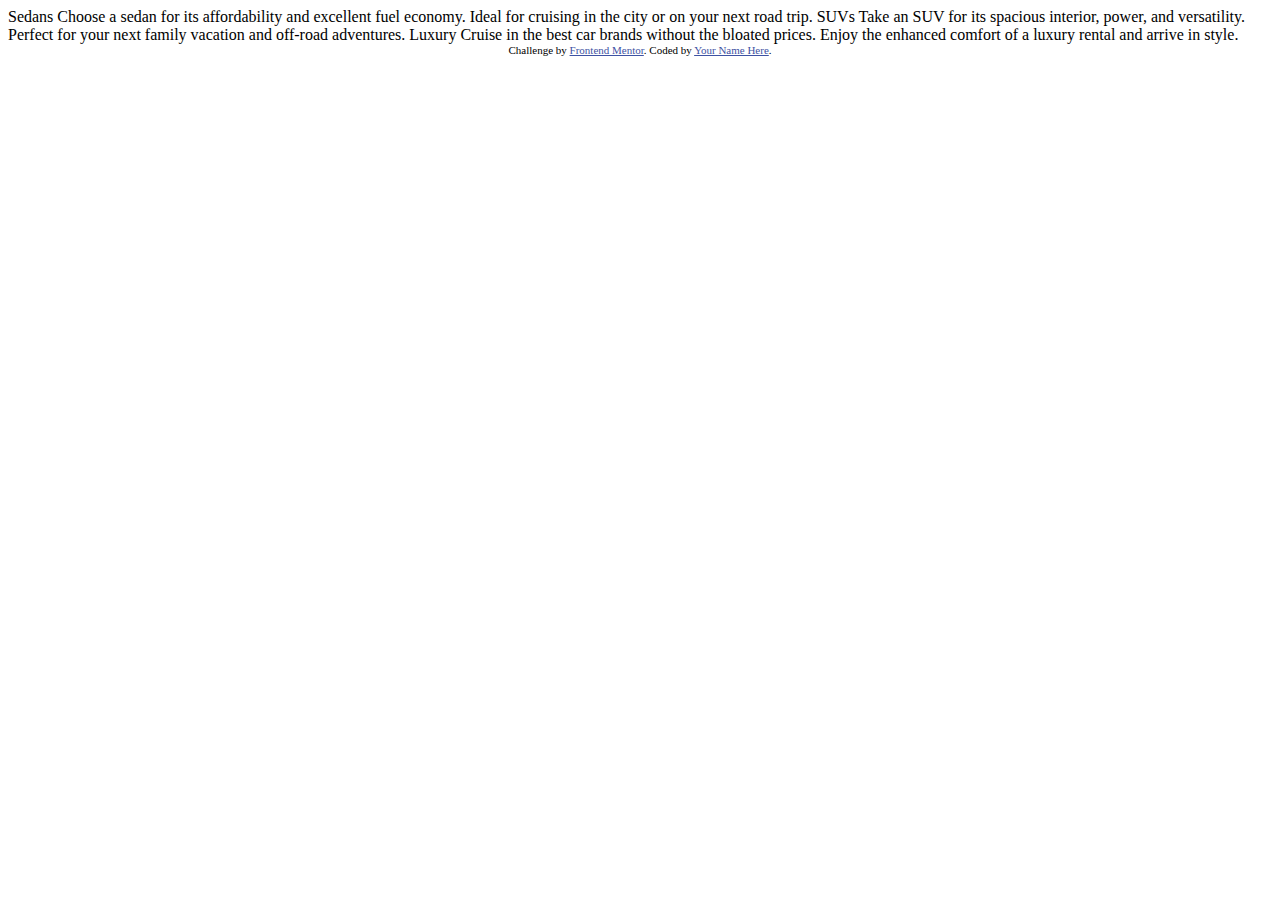
==== 3-column-preview-card-component-main/index.html @ 2b3f951d "3 Column Page" ====
<!DOCTYPE html>
<html lang="en">
<head>
  <meta charset="UTF-8">
  <meta name="viewport" content="width=device-width, initial-scale=1.0"> <!-- displays site properly based on user's device -->

  <link rel="icon" type="image/png" sizes="32x32" href="./images/favicon-32x32.png">
  
  <title>Frontend Mentor | 3-column preview card component</title>

  <!-- Feel free to remove these styles or customise in your own stylesheet 👍 -->
  <style>
    .attribution { font-size: 11px; text-align: center; }
    .attribution a { color: hsl(228, 45%, 44%); }
  </style>
</head>
<body>
  
  Sedans
  Choose a sedan for its affordability and excellent fuel economy. Ideal for cruising in the city 
  or on your next road trip.

  SUVs
  Take an SUV for its spacious interior, power, and versatility. Perfect for your next family vacation 
  and off-road adventures.

  Luxury
  Cruise in the best car brands without the bloated prices. Enjoy the enhanced comfort of a luxury 
  rental and arrive in style.
  
  <div class="attribution">
    Challenge by <a href="https://www.frontendmentor.io?ref=challenge" target="_blank">Frontend Mentor</a>. 
    Coded by <a href="#">Your Name Here</a>.
  </div>
</body>
</html>
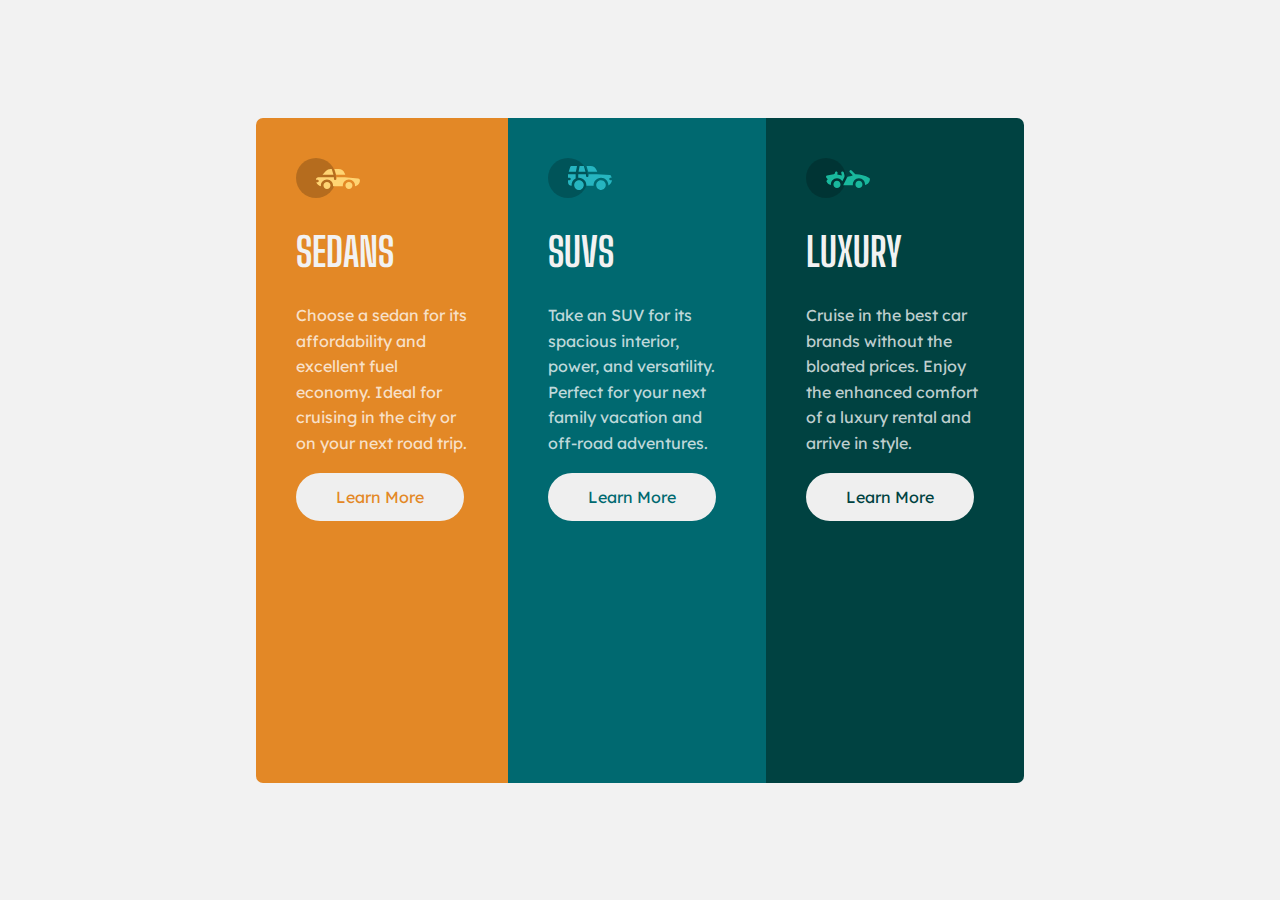
==== commit 20887fe3: "Finished" ====
--- a/3-column-preview-card-component-main/index.html
+++ b/3-column-preview-card-component-main/index.html
@@ -8,29 +8,48 @@
   
   <title>Frontend Mentor | 3-column preview card component</title>
 
-  <!-- Feel free to remove these styles or customise in your own stylesheet 👍 -->
-  <style>
-    .attribution { font-size: 11px; text-align: center; }
-    .attribution a { color: hsl(228, 45%, 44%); }
-  </style>
+  <link rel="preconnect" href="https://fonts.googleapis.com">
+  <link rel="preconnect" href="https://fonts.gstatic.com" crossorigin>
+  <link href="https://fonts.googleapis.com/css2?family=Lexend+Deca&display=swap" rel="stylesheet">
+
+  <link rel="preconnect" href="https://fonts.googleapis.com">
+<link rel="preconnect" href="https://fonts.gstatic.com" crossorigin>
+<link href="https://fonts.googleapis.com/css2?family=Big+Shoulders+Display:wght@700&family=Lexend+Deca&display=swap" rel="stylesheet">
+
+  <link rel="stylesheet" href="style.css">
 </head>
 <body>
+  <section>
+      <div class="sedans">
+        <img src="images/icon-sedans.svg" alt="Sedan">
+        <h1>SEDANS</h1>
+        <p>
+          Choose a sedan for its affordability and excellent fuel economy. Ideal for cruising in the city 
+          or on your next road trip.
+        </p> 
+        <button>Learn More</button>
+      </div>
   
-  Sedans
-  Choose a sedan for its affordability and excellent fuel economy. Ideal for cruising in the city 
-  or on your next road trip.
-
-  SUVs
-  Take an SUV for its spacious interior, power, and versatility. Perfect for your next family vacation 
-  and off-road adventures.
-
-  Luxury
-  Cruise in the best car brands without the bloated prices. Enjoy the enhanced comfort of a luxury 
-  rental and arrive in style.
+      <div class="suvs">
+        <img src="images/icon-suvs.svg" alt="SUVs">
+        <h1>SUVS</h1>
+        <p>
+          Take an SUV for its spacious interior, power, and versatility. Perfect for your next family vacation 
+          and off-road adventures.
+        </p> 
+        <button>Learn More</button>
+      </div>
   
-  <div class="attribution">
-    Challenge by <a href="https://www.frontendmentor.io?ref=challenge" target="_blank">Frontend Mentor</a>. 
-    Coded by <a href="#">Your Name Here</a>.
-  </div>
+      <div class="luxury">
+        <img src="images/icon-luxury.svg" alt="Luxury">
+        <h1>LUXURY</h1>
+        <p>
+          Cruise in the best car brands without the bloated prices. Enjoy the enhanced comfort of a luxury 
+          rental and arrive in style.
+        </p>
+        <button>Learn More</button>
+      </div>
+    
+  </section>
 </body>
 </html>--- a/3-column-preview-card-component-main/style.css
+++ b/3-column-preview-card-component-main/style.css
@@ -0,0 +1,127 @@
+body{
+    margin: 0;
+    padding: 0;
+    background-color: hsl(0, 0%, 95%);
+}
+
+section {
+    display: flex;
+    justify-content: center;
+    align-items: center;
+    margin: auto;
+    width: 55%;
+    height: 100vh;
+}
+
+
+
+section p {
+    font-size: 1em;
+    color: hsla(0, 0%, 100%, 0.75);
+    font-family: 'Lexend Deca', sans-serif;
+    word-break: break-word;
+    line-height: 1.6rem;
+}
+
+section h1 {
+    font-size: 2.5em;
+    color: hsl(0, 0%, 95%);
+    font-family: 'Big Shoulders Display', cursive;
+}
+
+.sedans{
+    background-color: hsl(31, 77%, 52%);
+    border-radius: 7px 0 0 7px;
+}
+
+.suvs {
+    background-color: hsl(184, 100%, 22%);
+}
+
+.luxury {
+    background-color: hsl(179, 100%, 13%);
+    border-radius: 0 7px 7px 0;
+}
+
+.sedans, .suvs, .luxury {
+    padding: 2.5em;
+    height: 45vh;
+}
+
+button {
+    font-size: 1em;
+    margin-top: 5vh;
+    font-family: 'Lexend Deca', sans-serif;
+    position: absolute;
+    padding: .9em 2.5em .9em 2.5em;
+    border: none;
+    border-radius: 25px;
+    cursor: pointer;
+}
+
+.sedans button {
+    color: hsl(31, 77%, 52%);;
+}
+
+.suvs button {
+    color: hsl(184, 100%, 22%);;
+}
+
+.luxury button {
+    color: hsl(179, 100%, 13%);;
+}
+
+button:hover {
+    border: 2px solid aliceblue;
+    color: aliceblue;
+    background-color: transparent;
+    cursor: pointer;
+}
+
+@media screen and (max-width: 1300px) {
+    section {
+        width: 60%;
+    }
+    button {
+        margin-top: 0;
+    }
+
+    .sedans {
+        height: 65vh;
+    }
+    .suvs {
+        height: 65vh;
+    }
+    .luxury {
+        height: 65vh;
+    }
+}
+
+@media screen and (max-width: 600px) {
+    section {
+        width: 80%;
+        display: block;
+        margin-top: 10%;
+        margin-bottom: 10%;
+    }
+    button {
+        margin-top: 0;
+    }
+
+    .sedans {
+        border-radius: 7px 7px 0 0;
+        min-height: 45;
+        padding: 3em;
+    }
+    .suvs {
+        height: 45;
+        min-height: 45vh;
+        padding: 3em;
+    }
+    .luxury {
+        height: 45;
+        border-radius: 0 0 7px 7px;
+        min-height: 45vh;
+        padding: 3em;
+    }
+}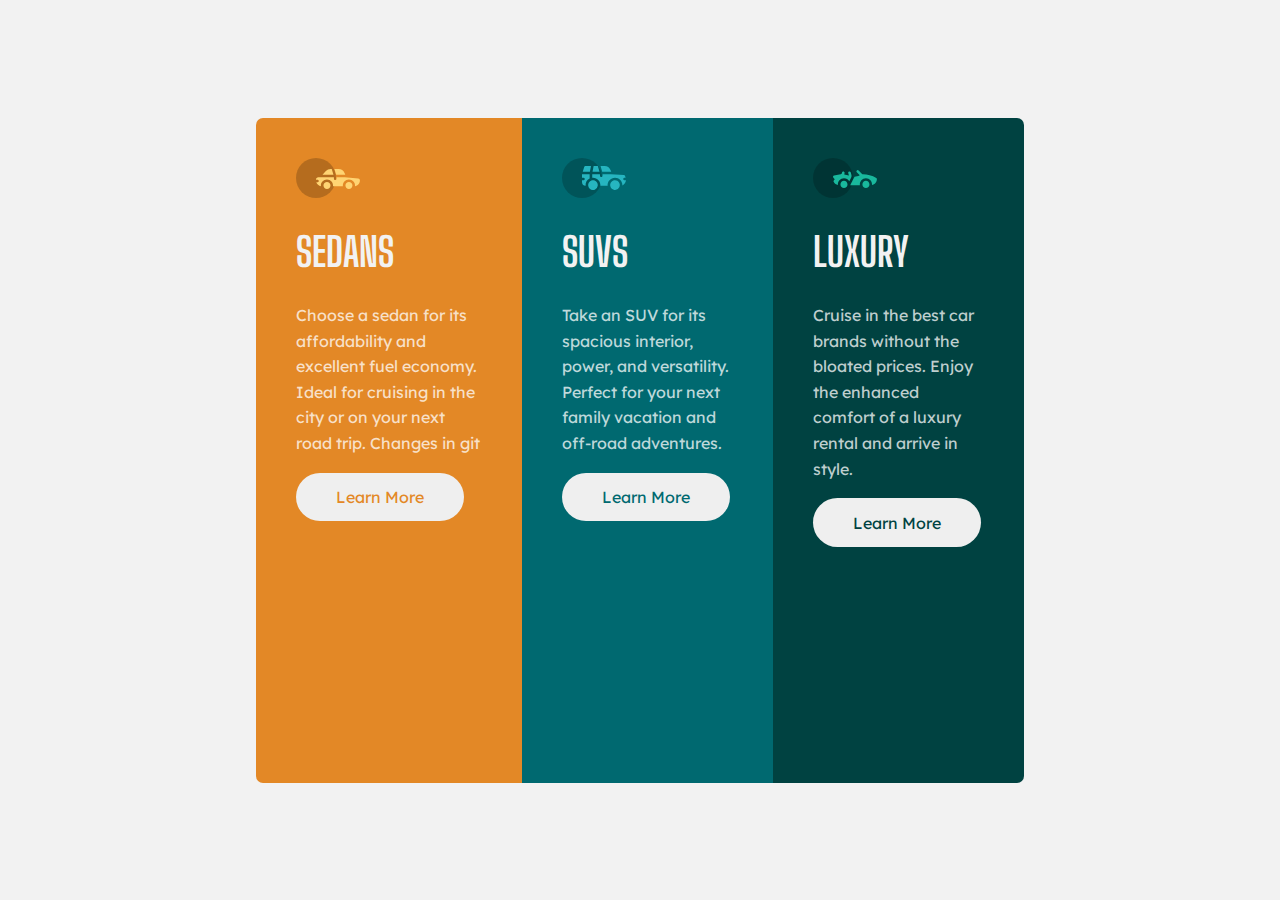
==== commit f61f8e6c: "Update index.html" ====
--- a/3-column-preview-card-component-main/index.html
+++ b/3-column-preview-card-component-main/index.html
@@ -25,7 +25,7 @@
         <h1>SEDANS</h1>
         <p>
           Choose a sedan for its affordability and excellent fuel economy. Ideal for cruising in the city 
-          or on your next road trip.
+          or on your next road trip. Changes in git
         </p> 
         <button>Learn More</button>
       </div>
